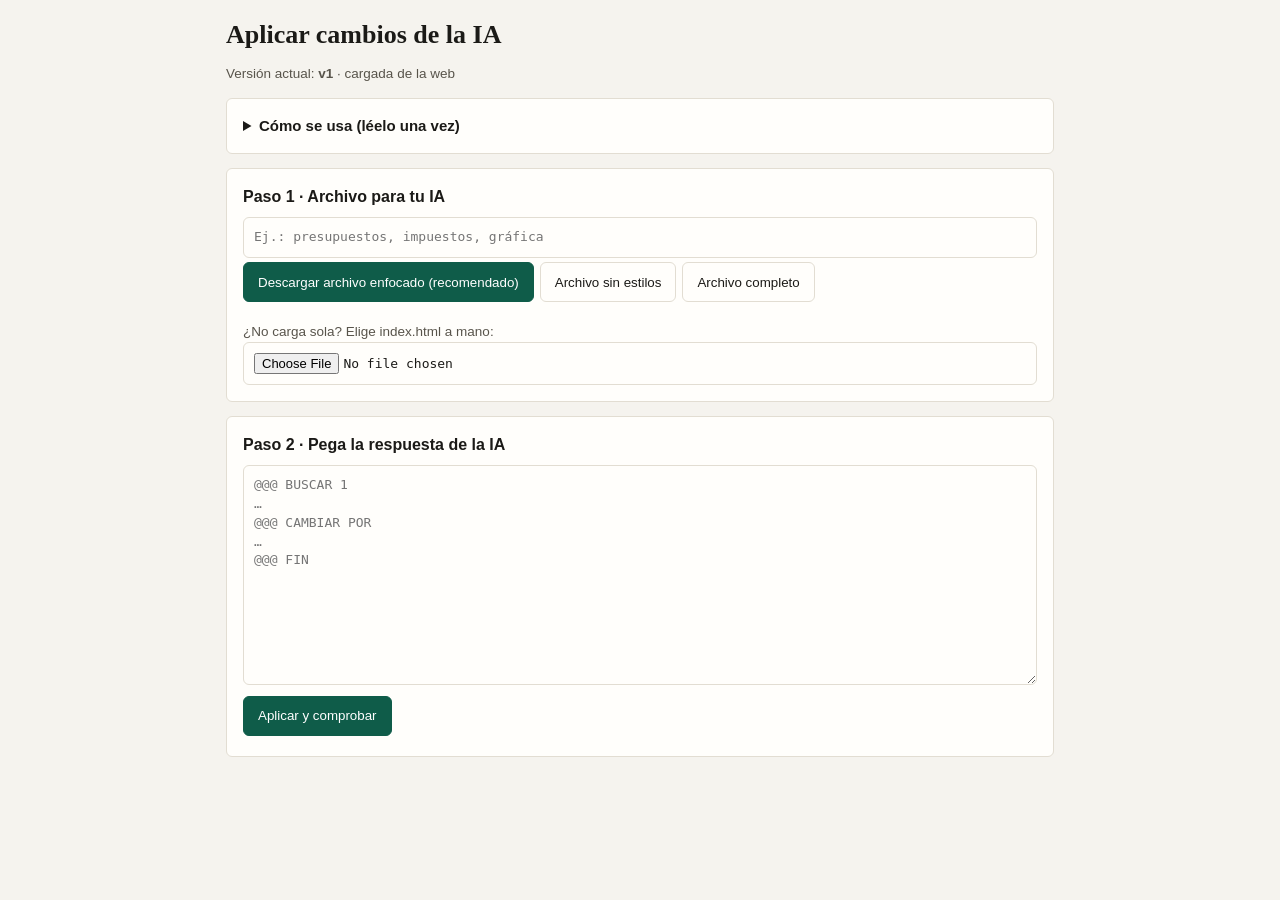
==== actualizar.html @ 590c91f5 "v1" ====
<!DOCTYPE html>
<html lang="es"><head><meta charset="utf-8"><meta name="viewport" content="width=device-width,initial-scale=1"><meta name="robots" content="noindex">
<title>Caudal · aplicar cambios de la IA</title>
<style>
:root{--bg:#f5f3ee;--panel:#fffefb;--line:#e2ddd2;--ink:#1b1a17;--ink2:#58544b;--up:#18794e;--down:#b4321f;--warn:#a8650b;--brand:#0f5c49}
@media (prefers-color-scheme:dark){:root{--bg:#121211;--panel:#1a1a18;--line:#2d2c28;--ink:#ecebe6;--ink2:#b3afa4;--up:#4cbf86;--down:#e2715f;--warn:#e0a548;--brand:#5fb39a}}
*{box-sizing:border-box}body{margin:0;background:var(--bg);color:var(--ink);font:15px/1.5 -apple-system,Segoe UI,Roboto,Arial,sans-serif}
main{max-width:860px;margin:0 auto;padding:20px 16px 60px}h1{font:600 26px Georgia,serif;margin:0 0 4px}h2{font-size:16px;margin:0 0 8px}
.card{background:var(--panel);border:1px solid var(--line);border-radius:6px;padding:16px;margin:14px 0}
.muted{color:var(--ink2);font-size:13.5px}button,.btn{display:inline-flex;align-items:center;min-height:40px;padding:8px 14px;border-radius:6px;border:1px solid var(--line);background:var(--panel);color:var(--ink);font:600 14px inherit;cursor:pointer;margin:4px 6px 4px 0}
button.primary{background:var(--brand);border-color:var(--brand);color:#fff}button:disabled{opacity:.5}
textarea,input{width:100%;border:1px solid var(--line);border-radius:6px;background:var(--panel);color:var(--ink);padding:10px;font:13px/1.45 ui-monospace,Menlo,Consolas,monospace}textarea{min-height:220px}
ul.checks{list-style:none;padding:0;margin:8px 0}ul.checks li{padding:4px 0;border-bottom:1px solid var(--line)}.ok{color:var(--up)}.bad{color:var(--down)}.warn{color:var(--warn)}
.big{font:600 20px Georgia,serif;margin:4px 0 10px}details summary{cursor:pointer;font-weight:600}pre{white-space:pre-wrap;font-size:12px;max-height:300px;overflow:auto}ol li{margin:4px 0}
</style></head><body><main>
<h1>Aplicar cambios de la IA</h1><p class="muted" id="cur">Cargando la versión actual…</p>
<details class="card"><summary>Cómo se usa (léelo una vez)</summary><ol>
<li><b>Paso 1:</b> escribe 1-3 palabras de lo que quieres cambiar y descarga el archivo enfocado. Adjúntalo en un chat nuevo de tu Gem «Caudal Dev» (o del proyecto de Claude) con tu petición.</li>
<li><b>Paso 2:</b> pega la respuesta de la IA y pulsa «Aplicar y comprobar». Se aplica sobre una copia y se prueba la app entera en una caja aislada: tus datos reales no se tocan.</li>
<li><b>Si sale rojo:</b> «Copiar mensaje para la IA» → pégalo en el mismo chat → pega aquí su respuesta nueva. Si la IA trae solo los bloques corregidos («@@@ SOLO CORREGIDOS»), se combinan con los anteriores.</li>
<li><b>Si la IA lo dividió en partes:</b> cuando la parte 1 salga verde, pulsa «Aplicar la siguiente parte encima» y pega la parte 2.</li>
<li><b>Si sale verde:</b> descarga el index.html nuevo, cópialo en tu carpeta del repositorio (Reemplazar) y en GitHub Desktop: Commit to main → Push origin. GitHub vuelve a probarlo todo y actualiza solo CONTEXTO y MAPA.</li></ol></details>
<div class="card"><h2>Paso 1 · Archivo para tu IA</h2>
<input type="text" id="kw" placeholder="Ej.: presupuestos, impuestos, gráfica">
<button class="primary" id="dl-focus">Descargar archivo enfocado (recomendado)</button><button id="dl-light">Archivo sin estilos</button><button id="dl-full">Archivo completo</button>
<p class="muted" id="focus-info"></p><label class="muted">¿No carga sola? Elige index.html a mano: <input type="file" id="pick" accept=".html,.txt"></label></div>
<div class="card"><h2>Paso 2 · Pega la respuesta de la IA</h2><textarea id="patch" placeholder="@@@ BUSCAR 1&#10;…&#10;@@@ CAMBIAR POR&#10;…&#10;@@@ FIN"></textarea>
<button class="primary" id="run">Aplicar y comprobar</button></div>
<div class="card" id="res" hidden><div class="big" id="verdict"></div><ul class="checks" id="checks"></ul>
<div id="okbox" hidden><button class="primary" id="dl-new">Descargar index.html nuevo</button><button id="copy-review">Copiar texto para revisar</button><button id="chain">Aplicar la siguiente parte encima</button><button id="dl-old">Guardar también la versión anterior</button></div>
<div id="badbox" hidden><button class="primary" id="copy-err">Copiar mensaje para la IA</button></div>
<details><summary class="muted">Detalle técnico</summary><pre id="log"></pre></details></div>
</main>
<script>
"use strict";
const $=id=>document.getElementById(id);
// Si alguno de estos textos desaparece, el cambio se rechaza (protegen tus datos guardados).
const PROTECTED=["STORE='caudal_v1'","function migrate(","function save(","function render(","function syncNow(","function mergeStates(","function taxCompute(","LOCAL_ONLY","'caudal:'"];
let pub='',current='',result='',errText='',reviewText='',prev=[],parts=1;
const ver=t=>+((t.match(/APP_VERSION='v(\d+)'/)||[])[1]||0),rev=t=>+((t.match(/APP_REVISION=(\d+)/)||[])[1]||0);
function setCurrent(t,src){pub=t;current=t;parts=1;$('cur').innerHTML='Versión actual: <b>v'+ver(t)+'</b> · '+src;}
fetch('index.html?'+Date.now(),{cache:'no-store'}).then(r=>r.ok?r.text():Promise.reject()).then(t=>setCurrent(t,'cargada de la web')).catch(()=>$('cur').textContent='No se pudo cargar sola: elige el index.html a mano.');
$('pick').onchange=async e=>{const f=e.target.files[0];if(f)setCurrent(await f.text(),f.name);};
function download(name,text,type='text/plain'){const a=document.createElement('a');a.href=URL.createObjectURL(new Blob([text],{type}));a.download=name;a.click();setTimeout(()=>URL.revokeObjectURL(a.href),800);}
const appScript=t=>{const a=t.indexOf('<script id="app">');if(a<0)return null;const s=a+17;return t.slice(s,t.indexOf('</'+'script>',s));};
function lightVersion(t){const a=t.indexOf('<style id="app-style">'),b=t.indexOf('</style><!--FIN-CSS-->');return a<0||b<0?t:t.slice(0,a)+'<style id="app-style">\n/* [CSS OMITIDO: para estilos nuevos usa BUSCAR «</style><!--FIN-CSS-->»] */\n'+t.slice(b);}
const nrm=s=>String(s).normalize('NFD').replace(/[\u0300-\u036f]/g,'').toLowerCase();
function chunks(js){const L=js.split('\n'),out=[];let cur=[];for(const l of L){if(/^(?:async\s+function|function|const|let|document\.|\$\(|\/\/ =====)/.test(l)&&cur.length){out.push(cur.join('\n'));cur=[];}cur.push(l);}if(cur.length)out.push(cur.join('\n'));return out;}
function focused(t,words){
  const a=t.indexOf('<script id="app">'),s=a+17,e=t.indexOf('</'+'script>',s),ch=chunks(t.slice(s,e)),kw=nrm(words).split(/[,;\s]+/).filter(w=>w.length>=3);
  let kept=0,skip=0;const out=[];
  ch.forEach((c,i)=>{const need=i===0||/APP_VERSION=|\/\/ ===== Arranque|^function render\(|^function migrate\(/m.test(c)||kw.some(k=>nrm(c).includes(k));if(need){if(skip)out.push('/* … '+skip+' trozos omitidos … */');skip=0;out.push(c);kept++;}else skip++;});
  if(skip)out.push('/* … '+skip+' trozos omitidos … */');
  return {text:lightVersion(t.slice(0,s))+'\n/* [ARCHIVO ENFOCADO para «'+words+'»: '+kept+' de '+ch.length+' trozos. Solo puedes BUSCAR texto que veas aquí. Si falta una función, dile a Diego su nombre.] */\n'+out.join('\n')+'\n'+t.slice(e),kept,total:ch.length};
}
$('dl-focus').onclick=()=>{if(!current)return alert('Primero carga index.html');const w=$('kw').value.trim();if(w.length<3)return alert('Escribe 1-3 palabras de lo que quieres cambiar.');const f=focused(current,w);$('focus-info').textContent='Archivo enfocado: '+Math.round(f.text.length/1024)+' KB ('+f.kept+' de '+f.total+' trozos).';download('Caudal_enfocado_v'+ver(current)+'.txt',f.text);};
$('dl-light').onclick=()=>current&&download('Caudal_sin_estilos_v'+ver(current)+'.txt',lightVersion(current));
$('dl-full').onclick=()=>current&&download('Caudal_completo_v'+ver(current)+'.txt',current);
function unfence(s){return s.replace(/^\s*```[a-zA-Z]*[ \t]*\n/,'').replace(/\n[ \t]*```\s*$/,'');}
function parse(txt){txt=txt.replace(/\r\n/g,'\n');const re=/@@@ BUSCAR[ \t]*(\d*)[^\n]*\n([\s\S]*?)\n@@@ CAMBIAR POR[^\n]*\n([\s\S]*?)\n?@@@ FIN/g,out=[];let m,i=0;while((m=re.exec(txt))){i++;out.push({n:m[1]?+m[1]:i,find:unfence(m[2]),repl:unfence(m[3])});}out.partial=/^[ \t]*@@@ SOLO CORREGIDOS/mi.test(txt);return out;}
function count(h,n){if(!n)return 0;let c=0,i=0;while((i=h.indexOf(n,i))>=0){c++;i+=n.length;}return c;}
function flex(h,needle){const n=needle.trim();if(n.length<6)return [];const e=c=>c.replace(/[.*+?^${}()|[\]\\]/g,'\\$&');let re;try{re=new RegExp(n.split(/\s+/).map(p=>[...p].map(c=>/['‘’]/.test(c)?"['‘’]":/["“”]/.test(c)?'["“”]':e(c)).join('')).join('\\s+'),'g');}catch(x){return [];}const out=[];let m;while((m=re.exec(h))&&out.length<3)out.push([m.index,m.index+m[0].length]);return out;}
// Ejecuta la app modificada en una caja aislada (sin acceso a tus datos) y la recorre entera.
function sandbox(html){return new Promise(res=>{
  const probe='<script>window.__e=[];addEventListener("error",e=>__e.push(String(e.message)));addEventListener("load",()=>setTimeout(()=>{try{state=migrate({accounts:[{id:"a",name:"Banco",kind:"bank"},{id:"b",name:"Exchange",kind:"exchange"}],tx:[{id:"t1",acc:"a",date:"2026-01-05",desc:"COMPRA MERCADONA, MADRID",amount:-20,bal:100,cat:"super"},{id:"t2",acc:"a",date:"2026-01-06",desc:"TRANSFERENCIA DE EMPRESA, CONCEPTO NOMINA",amount:1500,bal:1600,cat:"nomina"}],ledger:[{id:"l1",acc:"b",t:"2025-01-01 10:00:00",asset:"BTC",change:0.1,kind:"trade",ref:"r"},{id:"l2",acc:"b",t:"2025-01-01 10:00:00",asset:"EUR",change:-5000,kind:"trade",ref:"r"},{id:"l3",acc:"b",t:"2025-06-01 10:00:00",asset:"BTC",change:-0.05,kind:"trade",ref:"s"},{id:"l4",acc:"b",t:"2025-06-01 10:00:00",asset:"EUR",change:3000,kind:"trade",ref:"s"}],derivs:[{id:"d",instr:"BTC perp",type:"perpetuo",side:"long",size:0.01,entry:60000,mark:65000,quote:"USD"}],budgets:{super:100},prices:{BTC:{eur:60000,usd:65000,chg:1}}});for(const v of ["resumen","movimientos","inversiones","impuestos","cuentas","ajustes","mas"])go(v);}catch(x){__e.push("Al navegar: "+x.message)}parent.postMessage({caudalTest:1,ready:document.body.dataset.ready,errors:__e},"*")},900));<\/script>';
  const f=document.createElement('iframe');f.sandbox='allow-scripts';f.style.display='none';
  const done=d=>{removeEventListener('message',on);f.remove();res(d);};const on=e=>{if(e.data&&e.data.caudalTest)done(e.data);};
  addEventListener('message',on);setTimeout(()=>done({ready:'',errors:['La app no arrancó en 8 s']}),8000);
  f.srcdoc=html.replace('<head>','<head>'+probe);document.body.append(f);});}
$('run').onclick=async()=>{
  const checks=[],log=[];let fail=false;const add=(ok,t)=>{checks.push([ok,t]);if(ok===false)fail=true;};
  const btn=$('run');btn.disabled=true;btn.textContent='Comprobando…';let extra='';
  try{
    if(!current)throw Error('Primero carga index.html.');
    let blocks=parse($('patch').value);if(!blocks.length)throw Error('No encuentro bloques «@@@ BUSCAR … @@@ CAMBIAR POR … @@@ FIN». Pega la respuesta entera.');
    if(blocks.partial){if(!prev.length)throw Error('«@@@ SOLO CORREGIDOS» sin bloques anteriores: pide a la IA la respuesta completa.');const m=new Map(prev.map(b=>[b.n,b]));blocks.forEach(b=>m.set(b.n,b));blocks=[...m.values()].sort((a,b)=>a.n-b.n);add(null,'Corrección parcial combinada con los bloques anteriores');}
    prev=blocks;let t=current;
    for(const b of blocks){const c=count(t,b.find);
      if(c===1){t=t.replace(b.find,()=>b.repl);continue;}
      if(c===0){const fm=flex(t,b.find);if(fm.length===1){t=t.slice(0,fm[0][0])+b.repl.trim()+t.slice(fm[0][1]);add(null,'Bloque '+b.n+': localizado ajustando espacios o comillas');continue;}
        const miss=b.find.split('\n').map(x=>x.trim()).find(x=>x.length>10&&!t.includes(x));add(false,'Bloque '+b.n+': el texto a BUSCAR no existe en el archivo'+(miss?'. Primera línea que no encuentro: «'+miss.slice(0,150)+'»':'')+'. Cópialo literalmente.');}
      else add(false,'Bloque '+b.n+': el texto a BUSCAR aparece '+c+' veces. Debe ser único: añade más contexto.');}
    if(fail)throw Error('stop');
    add(true,blocks.length+' cambios aplicados donde tocaba');
    const v0=ver(pub),v1=ver(t);add(v1===v0+1,'Versión v'+v0+' → v'+v1+(v1===v0+1?'':' (debe subir exactamente 1)'));
    add(new RegExp('\\n\\s+v'+v1+' · ').test(t),'Línea v'+v1+' en el Registro de cambios');
    const miss=PROTECTED.filter(p=>!t.includes(p));add(!miss.length,miss.length?'Falta algo que protege tus datos: '+miss.join(', '):'Claves de tus datos intactas');
    const r0=rev(pub),r1=rev(t);if(r1<r0)add(false,'APP_REVISION ha bajado');
    const js=appScript(t),names=[...js.matchAll(/\bfunction\s+([A-Za-z_$][\w$]*)\s*\(/g)].map(m=>m[1]);
    const dup=[...new Set(names.filter((n,i)=>names.indexOf(n)!==i))];add(!dup.length,dup.length?'Funciones repetidas: '+dup.join(', '):'Ninguna función repetida');
    const reas=[...new Set(names)].filter(n=>new RegExp('(?<![\\w$.])(?:window\\.)?'+n.replace(/\$/g,'\\$')+'\\s*=\\s*(?:async\\s+)?(?:function\\b|\\([^)]*\\)\\s*=>)').test(js));add(!reas.length,reas.length?'Funciones reasignadas (parches): '+reas.join(', ')+'. Cámbialas en su sitio.':'Ninguna función reasignada');
    const scripts=(t.match(/<script(?![^>]*id="app")[^>]*>[\s\S]*?<\/script>/g)||[]).filter(x=>x.length>400).length;add(!scripts,scripts?'Hay un <script> nuevo fuera del principal':'Un solo script de la app');
    try{new Function(js);add(true,'Código sin errores de escritura');}catch(e){add(false,'Error de escritura: '+e.message);extra='Revisa paréntesis, llaves, comillas y backticks del bloque que añadiste.';}
    if(fail)throw Error('stop');
    const r=await sandbox(t);log.push(JSON.stringify(r,null,1));
    add(r.ready==='true','La app arranca');add(!r.errors.length,r.errors.length?'Errores al usarla: '+r.errors.slice(0,3).join(' | '):'Todas las pantallas se pintan sin errores');
    result=t;reviewText='REVISAR v'+v1+'\nCambios aplicados:\n'+blocks.map(b=>'--- bloque '+b.n+' ---\nANTES:\n'+b.find+'\nDESPUÉS:\n'+b.repl).join('\n').slice(0,90000);
  }catch(e){if(e.message!=='stop')add(false,e.message);}
  $('res').hidden=false;$('checks').innerHTML=checks.map(([ok,t])=>'<li class="'+(ok===true?'ok':ok===false?'bad':'warn')+'">'+(ok===true?'✓':ok===false?'✗':'•')+' '+t.replace(/</g,'&lt;')+'</li>').join('');
  $('verdict').innerHTML=fail?'<span class="bad">✗ No subir: hay que corregir</span>':'<span class="ok">✓ Todo correcto</span>';
  $('okbox').hidden=fail;$('badbox').hidden=!fail;$('log').textContent=log.join('\n');
  errText='CORREGIR. La herramienta ha rechazado tus cambios:\n'+checks.filter(c=>c[0]===false).map(c=>'- '+c[1]).join('\n')+(extra?'\n'+extra:'')+'\n\nEntrega SOLO los bloques que cambian, con su MISMO número, en un único bloque de código que empiece por «@@@ SOLO CORREGIDOS». Copia el texto de BUSCAR literalmente del archivo.';
  btn.disabled=false;btn.textContent='Aplicar y comprobar';$('res').scrollIntoView({behavior:'smooth'});
};
const copy=t=>navigator.clipboard.writeText(t).then(()=>alert('Copiado. Pégalo en el mismo chat de la IA.')).catch(()=>{$('log').textContent=t;$('log').parentElement.open=true;});
$('copy-err').onclick=()=>copy(errText);$('copy-review').onclick=()=>copy(reviewText);
$('dl-new').onclick=()=>download('index.html',result,'text/html');$('dl-old').onclick=()=>download('index_anterior_v'+ver(pub)+'.html',pub,'text/html');
$('chain').onclick=()=>{current=result;parts++;prev=[];$('patch').value='';$('res').hidden=true;$('cur').innerHTML='Versión publicada: <b>v'+ver(pub)+'</b> · vas por la <b>parte '+parts+'</b>. Pega la siguiente parte.';};
</script></body></html>
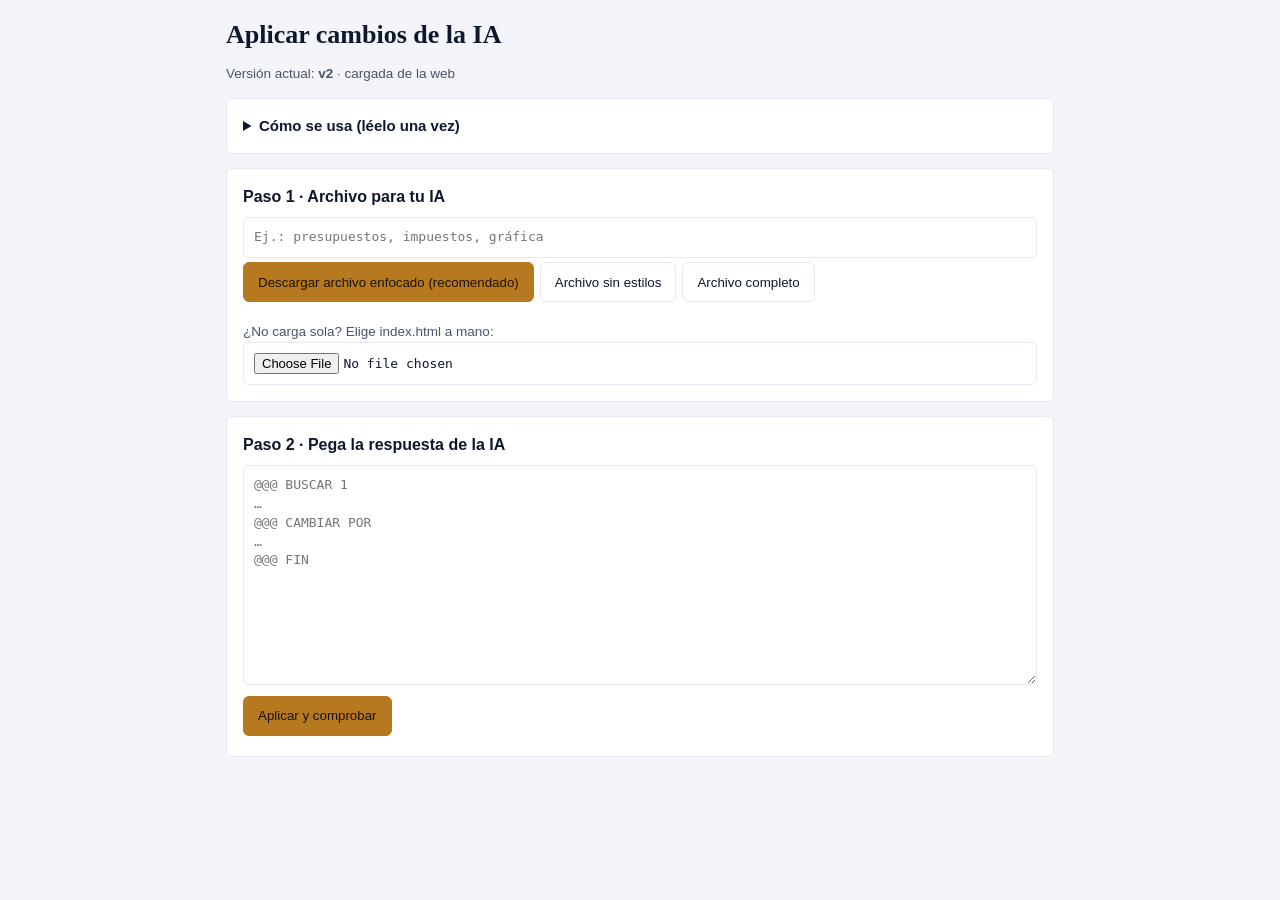
==== commit 5a497f0b: "v2" ====
--- a/actualizar.html
+++ b/actualizar.html
@@ -1,25 +1,25 @@
 <!DOCTYPE html>
 <html lang="es"><head><meta charset="utf-8"><meta name="viewport" content="width=device-width,initial-scale=1"><meta name="robots" content="noindex">
-<title>Caudal · aplicar cambios de la IA</title>
+<title>Finanzas · aplicar cambios de la IA</title>
 <style>
-:root{--bg:#f5f3ee;--panel:#fffefb;--line:#e2ddd2;--ink:#1b1a17;--ink2:#58544b;--up:#18794e;--down:#b4321f;--warn:#a8650b;--brand:#0f5c49}
-@media (prefers-color-scheme:dark){:root{--bg:#121211;--panel:#1a1a18;--line:#2d2c28;--ink:#ecebe6;--ink2:#b3afa4;--up:#4cbf86;--down:#e2715f;--warn:#e0a548;--brand:#5fb39a}}
+:root{--bg:#f3f5fa;--panel:#fff;--line:#e4e9f2;--ink:#0f172a;--ink2:#475569;--up:#059669;--down:#dc2626;--warn:#d97706;--brand:#b7791f}
+@media (prefers-color-scheme:dark){:root{--bg:#0c1424;--panel:#141f36;--line:#22314f;--ink:#eef2f9;--ink2:#a9b6cc;--up:#34d399;--down:#f87171;--warn:#fbbf24;--brand:#e8b75a}}
 *{box-sizing:border-box}body{margin:0;background:var(--bg);color:var(--ink);font:15px/1.5 -apple-system,Segoe UI,Roboto,Arial,sans-serif}
 main{max-width:860px;margin:0 auto;padding:20px 16px 60px}h1{font:600 26px Georgia,serif;margin:0 0 4px}h2{font-size:16px;margin:0 0 8px}
 .card{background:var(--panel);border:1px solid var(--line);border-radius:6px;padding:16px;margin:14px 0}
 .muted{color:var(--ink2);font-size:13.5px}button,.btn{display:inline-flex;align-items:center;min-height:40px;padding:8px 14px;border-radius:6px;border:1px solid var(--line);background:var(--panel);color:var(--ink);font:600 14px inherit;cursor:pointer;margin:4px 6px 4px 0}
-button.primary{background:var(--brand);border-color:var(--brand);color:#fff}button:disabled{opacity:.5}
+button.primary{background:var(--brand);border-color:var(--brand);color:#1a1305}button:disabled{opacity:.5}
 textarea,input{width:100%;border:1px solid var(--line);border-radius:6px;background:var(--panel);color:var(--ink);padding:10px;font:13px/1.45 ui-monospace,Menlo,Consolas,monospace}textarea{min-height:220px}
 ul.checks{list-style:none;padding:0;margin:8px 0}ul.checks li{padding:4px 0;border-bottom:1px solid var(--line)}.ok{color:var(--up)}.bad{color:var(--down)}.warn{color:var(--warn)}
 .big{font:600 20px Georgia,serif;margin:4px 0 10px}details summary{cursor:pointer;font-weight:600}pre{white-space:pre-wrap;font-size:12px;max-height:300px;overflow:auto}ol li{margin:4px 0}
 </style></head><body><main>
 <h1>Aplicar cambios de la IA</h1><p class="muted" id="cur">Cargando la versión actual…</p>
 <details class="card"><summary>Cómo se usa (léelo una vez)</summary><ol>
-<li><b>Paso 1:</b> escribe 1-3 palabras de lo que quieres cambiar y descarga el archivo enfocado. Adjúntalo en un chat nuevo de tu Gem «Caudal Dev» (o del proyecto de Claude) con tu petición.</li>
+<li><b>Paso 1:</b> escribe 1-3 palabras de lo que quieres cambiar y descarga el archivo enfocado. Adjúntalo en un chat nuevo de tu Gem «Finanzas Dev» (o del proyecto de Claude) con tu petición.</li>
 <li><b>Paso 2:</b> pega la respuesta de la IA y pulsa «Aplicar y comprobar». Se aplica sobre una copia y se prueba la app entera en una caja aislada: tus datos reales no se tocan.</li>
 <li><b>Si sale rojo:</b> «Copiar mensaje para la IA» → pégalo en el mismo chat → pega aquí su respuesta nueva. Si la IA trae solo los bloques corregidos («@@@ SOLO CORREGIDOS»), se combinan con los anteriores.</li>
 <li><b>Si la IA lo dividió en partes:</b> cuando la parte 1 salga verde, pulsa «Aplicar la siguiente parte encima» y pega la parte 2.</li>
-<li><b>Si sale verde:</b> descarga el index.html nuevo, cópialo en tu carpeta del repositorio (Reemplazar) y en GitHub Desktop: Commit to main → Push origin. GitHub vuelve a probarlo todo y actualiza solo CONTEXTO y MAPA.</li></ol></details>
+<li><b>Si sale verde:</b> descarga el index.html nuevo, cópialo en tu carpeta del repositorio (Reemplazar) y en GitHub Desktop: Commit to main → Push origin. GitHub vuelve a probarlo todo y actualiza solo CONTEXTO_FINANZAS y MAPA.</li></ol></details>
 <div class="card"><h2>Paso 1 · Archivo para tu IA</h2>
 <input type="text" id="kw" placeholder="Ej.: presupuestos, impuestos, gráfica">
 <button class="primary" id="dl-focus">Descargar archivo enfocado (recomendado)</button><button id="dl-light">Archivo sin estilos</button><button id="dl-full">Archivo completo</button>
@@ -35,7 +35,7 @@
 "use strict";
 const $=id=>document.getElementById(id);
 // Si alguno de estos textos desaparece, el cambio se rechaza (protegen tus datos guardados).
-const PROTECTED=["STORE='caudal_v1'","function migrate(","function save(","function render(","function syncNow(","function mergeStates(","function taxCompute(","LOCAL_ONLY","'caudal:'"];
+const PROTECTED=["STORE='caudal_v1'","function migrate(","function save(","function render(","function syncNow(","function mergeStates(","function stampChanges(","function taxCompute(","LOCAL_ONLY","'caudal:'"];
 let pub='',current='',result='',errText='',reviewText='',prev=[],parts=1;
 const ver=t=>+((t.match(/APP_VERSION='v(\d+)'/)||[])[1]||0),rev=t=>+((t.match(/APP_REVISION=(\d+)/)||[])[1]||0);
 function setCurrent(t,src){pub=t;current=t;parts=1;$('cur').innerHTML='Versión actual: <b>v'+ver(t)+'</b> · '+src;}
@@ -53,16 +53,16 @@
   if(skip)out.push('/* … '+skip+' trozos omitidos … */');
   return {text:lightVersion(t.slice(0,s))+'\n/* [ARCHIVO ENFOCADO para «'+words+'»: '+kept+' de '+ch.length+' trozos. Solo puedes BUSCAR texto que veas aquí. Si falta una función, dile a Diego su nombre.] */\n'+out.join('\n')+'\n'+t.slice(e),kept,total:ch.length};
 }
-$('dl-focus').onclick=()=>{if(!current)return alert('Primero carga index.html');const w=$('kw').value.trim();if(w.length<3)return alert('Escribe 1-3 palabras de lo que quieres cambiar.');const f=focused(current,w);$('focus-info').textContent='Archivo enfocado: '+Math.round(f.text.length/1024)+' KB ('+f.kept+' de '+f.total+' trozos).';download('Caudal_enfocado_v'+ver(current)+'.txt',f.text);};
-$('dl-light').onclick=()=>current&&download('Caudal_sin_estilos_v'+ver(current)+'.txt',lightVersion(current));
-$('dl-full').onclick=()=>current&&download('Caudal_completo_v'+ver(current)+'.txt',current);
+$('dl-focus').onclick=()=>{if(!current)return alert('Primero carga index.html');const w=$('kw').value.trim();if(w.length<3)return alert('Escribe 1-3 palabras de lo que quieres cambiar.');const f=focused(current,w);$('focus-info').textContent='Archivo enfocado: '+Math.round(f.text.length/1024)+' KB ('+f.kept+' de '+f.total+' trozos).';download('Finanzas_enfocado_v'+ver(current)+'.txt',f.text);};
+$('dl-light').onclick=()=>current&&download('Finanzas_sin_estilos_v'+ver(current)+'.txt',lightVersion(current));
+$('dl-full').onclick=()=>current&&download('Finanzas_completo_v'+ver(current)+'.txt',current);
 function unfence(s){return s.replace(/^\s*```[a-zA-Z]*[ \t]*\n/,'').replace(/\n[ \t]*```\s*$/,'');}
 function parse(txt){txt=txt.replace(/\r\n/g,'\n');const re=/@@@ BUSCAR[ \t]*(\d*)[^\n]*\n([\s\S]*?)\n@@@ CAMBIAR POR[^\n]*\n([\s\S]*?)\n?@@@ FIN/g,out=[];let m,i=0;while((m=re.exec(txt))){i++;out.push({n:m[1]?+m[1]:i,find:unfence(m[2]),repl:unfence(m[3])});}out.partial=/^[ \t]*@@@ SOLO CORREGIDOS/mi.test(txt);return out;}
 function count(h,n){if(!n)return 0;let c=0,i=0;while((i=h.indexOf(n,i))>=0){c++;i+=n.length;}return c;}
 function flex(h,needle){const n=needle.trim();if(n.length<6)return [];const e=c=>c.replace(/[.*+?^${}()|[\]\\]/g,'\\$&');let re;try{re=new RegExp(n.split(/\s+/).map(p=>[...p].map(c=>/['‘’]/.test(c)?"['‘’]":/["“”]/.test(c)?'["“”]':e(c)).join('')).join('\\s+'),'g');}catch(x){return [];}const out=[];let m;while((m=re.exec(h))&&out.length<3)out.push([m.index,m.index+m[0].length]);return out;}
 // Ejecuta la app modificada en una caja aislada (sin acceso a tus datos) y la recorre entera.
 function sandbox(html){return new Promise(res=>{
-  const probe='<script>window.__e=[];addEventListener("error",e=>__e.push(String(e.message)));addEventListener("load",()=>setTimeout(()=>{try{state=migrate({accounts:[{id:"a",name:"Banco",kind:"bank"},{id:"b",name:"Exchange",kind:"exchange"}],tx:[{id:"t1",acc:"a",date:"2026-01-05",desc:"COMPRA MERCADONA, MADRID",amount:-20,bal:100,cat:"super"},{id:"t2",acc:"a",date:"2026-01-06",desc:"TRANSFERENCIA DE EMPRESA, CONCEPTO NOMINA",amount:1500,bal:1600,cat:"nomina"}],ledger:[{id:"l1",acc:"b",t:"2025-01-01 10:00:00",asset:"BTC",change:0.1,kind:"trade",ref:"r"},{id:"l2",acc:"b",t:"2025-01-01 10:00:00",asset:"EUR",change:-5000,kind:"trade",ref:"r"},{id:"l3",acc:"b",t:"2025-06-01 10:00:00",asset:"BTC",change:-0.05,kind:"trade",ref:"s"},{id:"l4",acc:"b",t:"2025-06-01 10:00:00",asset:"EUR",change:3000,kind:"trade",ref:"s"}],derivs:[{id:"d",instr:"BTC perp",type:"perpetuo",side:"long",size:0.01,entry:60000,mark:65000,quote:"USD"}],budgets:{super:100},prices:{BTC:{eur:60000,usd:65000,chg:1}}});for(const v of ["resumen","movimientos","inversiones","impuestos","cuentas","ajustes","mas"])go(v);}catch(x){__e.push("Al navegar: "+x.message)}parent.postMessage({caudalTest:1,ready:document.body.dataset.ready,errors:__e},"*")},900));<\/script>';
+  const probe='<script>window.__e=[];addEventListener("error",e=>__e.push(String(e.message)));addEventListener("load",()=>setTimeout(()=>{try{state=migrate({accounts:[{id:"a",name:"Banco",kind:"bank"},{id:"b",name:"Exchange",kind:"exchange"}],tx:[{id:"t1",acc:"a",date:"2026-01-05",desc:"COMPRA MERCADONA, MADRID",amount:-20,bal:100,cat:"super"},{id:"t2",acc:"a",date:"2026-01-06",desc:"TRANSFERENCIA DE EMPRESA, CONCEPTO NOMINA",amount:1500,bal:1600,cat:"nomina"}],ledger:[{id:"l1",acc:"b",t:"2025-01-01 10:00:00",asset:"BTC",change:0.1,kind:"trade",ref:"r"},{id:"l2",acc:"b",t:"2025-01-01 10:00:00",asset:"EUR",change:-5000,kind:"trade",ref:"r"},{id:"l3",acc:"b",t:"2025-06-01 10:00:00",asset:"BTC",change:-0.05,kind:"trade",ref:"s"},{id:"l4",acc:"b",t:"2025-06-01 10:00:00",asset:"EUR",change:3000,kind:"trade",ref:"s"}],derivs:[{id:"d",instr:"BTC perp",type:"perpetuo",side:"long",size:0.01,entry:60000,mark:65000,quote:"USD"}],budgets:{super:100},goals:[{id:"g",name:"Viaje",target:1000,saved:200}],prices:{BTC:{eur:60000,usd:65000,chg:1}}});for(const v of ["resumen","movimientos","inversiones","objetivos","impuestos","cuentas","ajustes","mas"])go(v);quickAdd();$("modal").close();}catch(x){__e.push("Al navegar: "+x.message)}parent.postMessage({caudalTest:1,ready:document.body.dataset.ready,errors:__e},"*")},900));<\/script>';
   const f=document.createElement('iframe');f.sandbox='allow-scripts';f.style.display='none';
   const done=d=>{removeEventListener('message',on);f.remove();res(d);};const on=e=>{if(e.data&&e.data.caudalTest)done(e.data);};
   addEventListener('message',on);setTimeout(()=>done({ready:'',errors:['La app no arrancó en 8 s']}),8000);
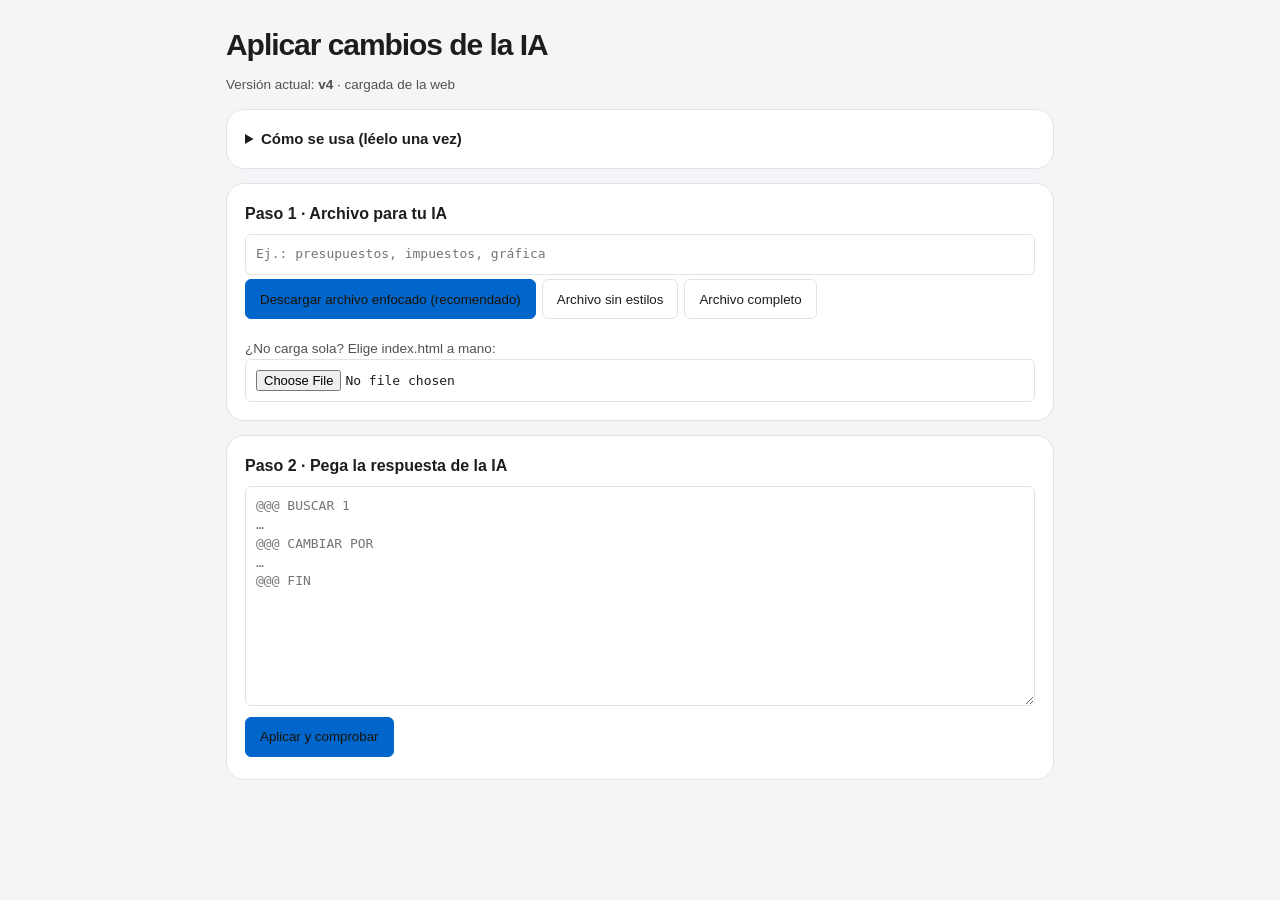
==== commit dcc5e614: "v4" ====
--- a/actualizar.html
+++ b/actualizar.html
@@ -2,11 +2,11 @@
 <html lang="es"><head><meta charset="utf-8"><meta name="viewport" content="width=device-width,initial-scale=1"><meta name="robots" content="noindex">
 <title>Finanzas · aplicar cambios de la IA</title>
 <style>
-:root{--bg:#f3f5fa;--panel:#fff;--line:#e4e9f2;--ink:#0f172a;--ink2:#475569;--up:#059669;--down:#dc2626;--warn:#d97706;--brand:#b7791f}
-@media (prefers-color-scheme:dark){:root{--bg:#0c1424;--panel:#141f36;--line:#22314f;--ink:#eef2f9;--ink2:#a9b6cc;--up:#34d399;--down:#f87171;--warn:#fbbf24;--brand:#e8b75a}}
+:root{--bg:#f5f5f7;--panel:#fff;--line:#e2e3e7;--ink:#1d1d1f;--ink2:#515154;--up:#16863d;--down:#d70015;--warn:#b65d00;--brand:#0066cc}
+@media (prefers-color-scheme:dark){:root{--bg:#0b0d10;--panel:#171a20;--line:#2b3039;--ink:#f5f5f7;--ink2:#b3b7c0;--up:#30d158;--down:#ff453a;--warn:#ff9f0a;--brand:#0a84ff}}
 *{box-sizing:border-box}body{margin:0;background:var(--bg);color:var(--ink);font:15px/1.5 -apple-system,Segoe UI,Roboto,Arial,sans-serif}
-main{max-width:860px;margin:0 auto;padding:20px 16px 60px}h1{font:600 26px Georgia,serif;margin:0 0 4px}h2{font-size:16px;margin:0 0 8px}
-.card{background:var(--panel);border:1px solid var(--line);border-radius:6px;padding:16px;margin:14px 0}
+main{max-width:860px;margin:0 auto;padding:28px 16px 70px}h1{font:730 30px/1.1 -apple-system,Segoe UI,Roboto,Arial,sans-serif;letter-spacing:-.035em;margin:0 0 5px}h2{font-size:16px;margin:0 0 8px}
+.card{background:var(--panel);border:1px solid var(--line);border-radius:18px;padding:18px;margin:14px 0}
 .muted{color:var(--ink2);font-size:13.5px}button,.btn{display:inline-flex;align-items:center;min-height:40px;padding:8px 14px;border-radius:6px;border:1px solid var(--line);background:var(--panel);color:var(--ink);font:600 14px inherit;cursor:pointer;margin:4px 6px 4px 0}
 button.primary{background:var(--brand);border-color:var(--brand);color:#1a1305}button:disabled{opacity:.5}
 textarea,input{width:100%;border:1px solid var(--line);border-radius:6px;background:var(--panel);color:var(--ink);padding:10px;font:13px/1.45 ui-monospace,Menlo,Consolas,monospace}textarea{min-height:220px}
@@ -19,7 +19,7 @@
 <li><b>Paso 2:</b> pega la respuesta de la IA y pulsa «Aplicar y comprobar». Se aplica sobre una copia y se prueba la app entera en una caja aislada: tus datos reales no se tocan.</li>
 <li><b>Si sale rojo:</b> «Copiar mensaje para la IA» → pégalo en el mismo chat → pega aquí su respuesta nueva. Si la IA trae solo los bloques corregidos («@@@ SOLO CORREGIDOS»), se combinan con los anteriores.</li>
 <li><b>Si la IA lo dividió en partes:</b> cuando la parte 1 salga verde, pulsa «Aplicar la siguiente parte encima» y pega la parte 2.</li>
-<li><b>Si sale verde:</b> descarga el index.html nuevo, cópialo en tu carpeta del repositorio (Reemplazar) y en GitHub Desktop: Commit to main → Push origin. GitHub vuelve a probarlo todo y actualiza solo CONTEXTO_FINANZAS y MAPA.</li></ol></details>
+<li><b>Si sale verde:</b> descarga el index.html nuevo, cópialo en tu carpeta del repositorio (Reemplazar) y en GitHub Desktop: Commit to main → Push origin. GitHub vuelve a probarlo todo y actualiza solo CONTEXTO_FINANZAS y MAPA.</li></ol><p class="muted"><b>Regla de conexiones:</b> la IA no puede añadir servicios de pago. Primero debe usar importación o APIs oficiales y gratuitas; si no existe una opción gratuita, se queda en importación.</p></details>
 <div class="card"><h2>Paso 1 · Archivo para tu IA</h2>
 <input type="text" id="kw" placeholder="Ej.: presupuestos, impuestos, gráfica">
 <button class="primary" id="dl-focus">Descargar archivo enfocado (recomendado)</button><button id="dl-light">Archivo sin estilos</button><button id="dl-full">Archivo completo</button>
@@ -35,7 +35,7 @@
 "use strict";
 const $=id=>document.getElementById(id);
 // Si alguno de estos textos desaparece, el cambio se rechaza (protegen tus datos guardados).
-const PROTECTED=["STORE='caudal_v1'","function migrate(","function save(","function render(","function syncNow(","function mergeStates(","function stampChanges(","function taxCompute(","LOCAL_ONLY","'caudal:'"];
+const PROTECTED=["STORE='caudal_v1'","function migrate(","function save(","function render(","function syncNow(","function mergeStates(","function stampChanges(","function taxCompute(","function openDrawer(","function parseOFX(","function tvSymbol(","LOCAL_ONLY","'caudal:'","Solo se usan APIs oficiales y gratuitas"];
 let pub='',current='',result='',errText='',reviewText='',prev=[],parts=1;
 const ver=t=>+((t.match(/APP_VERSION='v(\d+)'/)||[])[1]||0),rev=t=>+((t.match(/APP_REVISION=(\d+)/)||[])[1]||0);
 function setCurrent(t,src){pub=t;current=t;parts=1;$('cur').innerHTML='Versión actual: <b>v'+ver(t)+'</b> · '+src;}
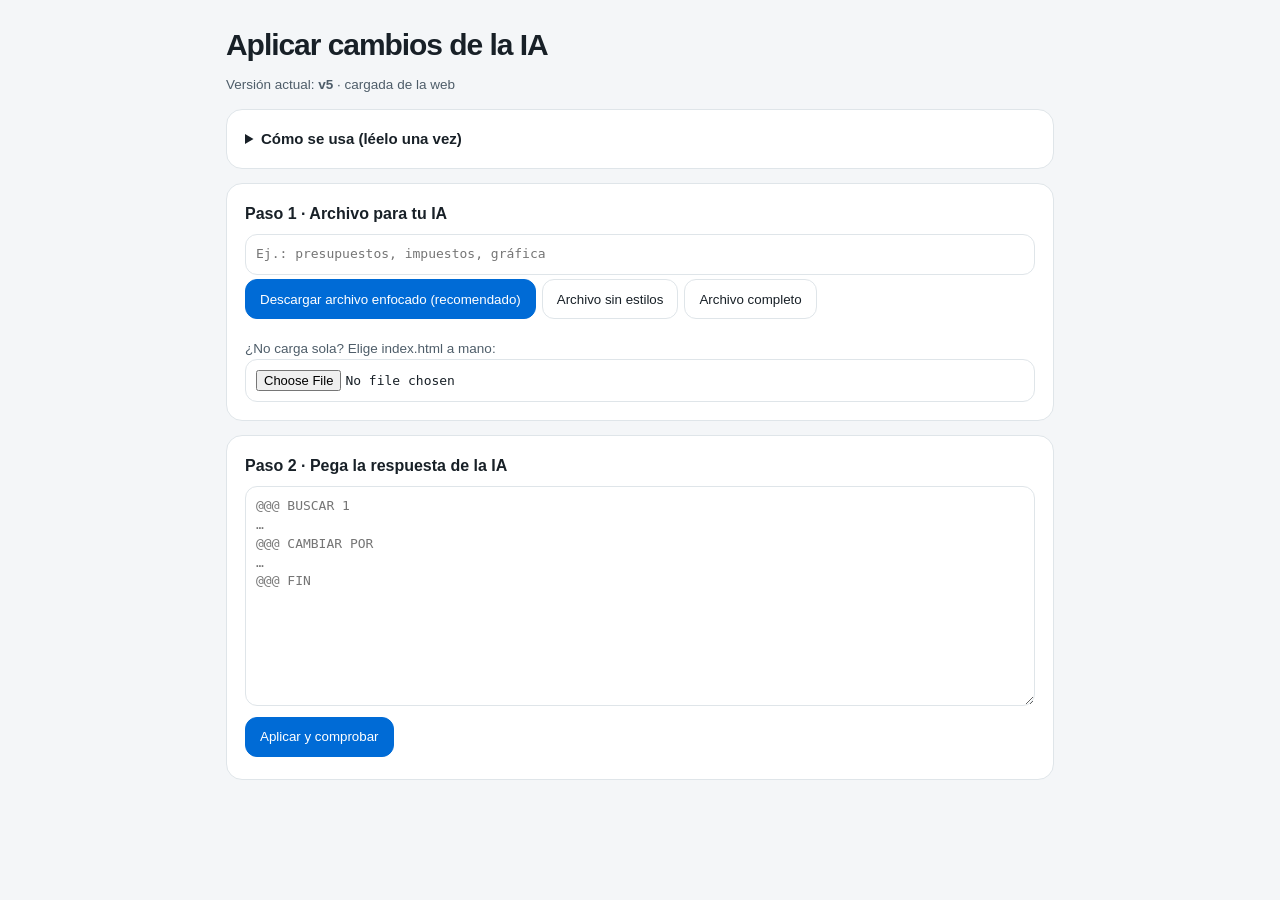
==== commit c20c4a99: "v5" ====
--- a/actualizar.html
+++ b/actualizar.html
@@ -1,15 +1,15 @@
 <!DOCTYPE html>
 <html lang="es"><head><meta charset="utf-8"><meta name="viewport" content="width=device-width,initial-scale=1"><meta name="robots" content="noindex">
-<title>Finanzas · aplicar cambios de la IA</title>
+<title>Finanzas v5 · aplicar cambios de la IA</title>
 <style>
-:root{--bg:#f5f5f7;--panel:#fff;--line:#e2e3e7;--ink:#1d1d1f;--ink2:#515154;--up:#16863d;--down:#d70015;--warn:#b65d00;--brand:#0066cc}
-@media (prefers-color-scheme:dark){:root{--bg:#0b0d10;--panel:#171a20;--line:#2b3039;--ink:#f5f5f7;--ink2:#b3b7c0;--up:#30d158;--down:#ff453a;--warn:#ff9f0a;--brand:#0a84ff}}
+:root{--bg:#f4f6f8;--panel:#fff;--line:#dfe5e9;--ink:#182027;--ink2:#4e5d69;--up:#16863d;--down:#d70015;--warn:#b65d00;--brand:#006bd6}
+@media (prefers-color-scheme:dark){:root{--bg:#0a0d10;--panel:#141a20;--line:#222c35;--ink:#f4f7f9;--ink2:#acb7c1;--up:#30d158;--down:#ff453a;--warn:#ff9f0a;--brand:#52a8ff}}
 *{box-sizing:border-box}body{margin:0;background:var(--bg);color:var(--ink);font:15px/1.5 -apple-system,Segoe UI,Roboto,Arial,sans-serif}
 main{max-width:860px;margin:0 auto;padding:28px 16px 70px}h1{font:730 30px/1.1 -apple-system,Segoe UI,Roboto,Arial,sans-serif;letter-spacing:-.035em;margin:0 0 5px}h2{font-size:16px;margin:0 0 8px}
-.card{background:var(--panel);border:1px solid var(--line);border-radius:18px;padding:18px;margin:14px 0}
-.muted{color:var(--ink2);font-size:13.5px}button,.btn{display:inline-flex;align-items:center;min-height:40px;padding:8px 14px;border-radius:6px;border:1px solid var(--line);background:var(--panel);color:var(--ink);font:600 14px inherit;cursor:pointer;margin:4px 6px 4px 0}
-button.primary{background:var(--brand);border-color:var(--brand);color:#1a1305}button:disabled{opacity:.5}
-textarea,input{width:100%;border:1px solid var(--line);border-radius:6px;background:var(--panel);color:var(--ink);padding:10px;font:13px/1.45 ui-monospace,Menlo,Consolas,monospace}textarea{min-height:220px}
+.card{background:var(--panel);border:1px solid var(--line);border-radius:16px;padding:18px;margin:14px 0}
+.muted{color:var(--ink2);font-size:13.5px}button,.btn{display:inline-flex;align-items:center;min-height:40px;padding:8px 14px;border-radius:12px;border:1px solid var(--line);background:var(--panel);color:var(--ink);font:600 14px inherit;cursor:pointer;margin:4px 6px 4px 0}
+button.primary{background:var(--brand);border-color:var(--brand);color:#fff}button:disabled{opacity:.5}
+textarea,input{width:100%;border:1px solid var(--line);border-radius:12px;background:var(--panel);color:var(--ink);padding:10px;font:13px/1.45 ui-monospace,Menlo,Consolas,monospace}textarea{min-height:220px}
 ul.checks{list-style:none;padding:0;margin:8px 0}ul.checks li{padding:4px 0;border-bottom:1px solid var(--line)}.ok{color:var(--up)}.bad{color:var(--down)}.warn{color:var(--warn)}
 .big{font:600 20px Georgia,serif;margin:4px 0 10px}details summary{cursor:pointer;font-weight:600}pre{white-space:pre-wrap;font-size:12px;max-height:300px;overflow:auto}ol li{margin:4px 0}
 </style></head><body><main>
@@ -35,7 +35,7 @@
 "use strict";
 const $=id=>document.getElementById(id);
 // Si alguno de estos textos desaparece, el cambio se rechaza (protegen tus datos guardados).
-const PROTECTED=["STORE='caudal_v1'","function migrate(","function save(","function render(","function syncNow(","function mergeStates(","function stampChanges(","function taxCompute(","function openDrawer(","function parseOFX(","function tvSymbol(","LOCAL_ONLY","'caudal:'","Solo se usan APIs oficiales y gratuitas"];
+const PROTECTED=["STORE='caudal_v1'","function migrate(","function save(","function render(","function syncNow(","function mergeStates(","function stampChanges(","function taxCompute(","function openDrawer(","function gestureStart(","function investmentSummary(","function parseOFX(","function tvSymbol(","LOCAL_ONLY","'caudal:'","Solo se usan APIs oficiales y gratuitas","type=\"password\" id=\"set-token\" value=\"\""];
 let pub='',current='',result='',errText='',reviewText='',prev=[],parts=1;
 const ver=t=>+((t.match(/APP_VERSION='v(\d+)'/)||[])[1]||0),rev=t=>+((t.match(/APP_REVISION=(\d+)/)||[])[1]||0);
 function setCurrent(t,src){pub=t;current=t;parts=1;$('cur').innerHTML='Versión actual: <b>v'+ver(t)+'</b> · '+src;}
@@ -85,6 +85,7 @@
     const v0=ver(pub),v1=ver(t);add(v1===v0+1,'Versión v'+v0+' → v'+v1+(v1===v0+1?'':' (debe subir exactamente 1)'));
     add(new RegExp('\\n\\s+v'+v1+' · ').test(t),'Línea v'+v1+' en el Registro de cambios');
     const miss=PROTECTED.filter(p=>!t.includes(p));add(!miss.length,miss.length?'Falta algo que protege tus datos: '+miss.join(', '):'Claves de tus datos intactas');
+    add(!/id=\"set-token\"[^>]*value=\"\'+esc\(s\.token\)/.test(t),'El TOKEN no se vuelca en Ajustes');
     const r0=rev(pub),r1=rev(t);if(r1<r0)add(false,'APP_REVISION ha bajado');
     const js=appScript(t),names=[...js.matchAll(/\bfunction\s+([A-Za-z_$][\w$]*)\s*\(/g)].map(m=>m[1]);
     const dup=[...new Set(names.filter((n,i)=>names.indexOf(n)!==i))];add(!dup.length,dup.length?'Funciones repetidas: '+dup.join(', '):'Ninguna función repetida');
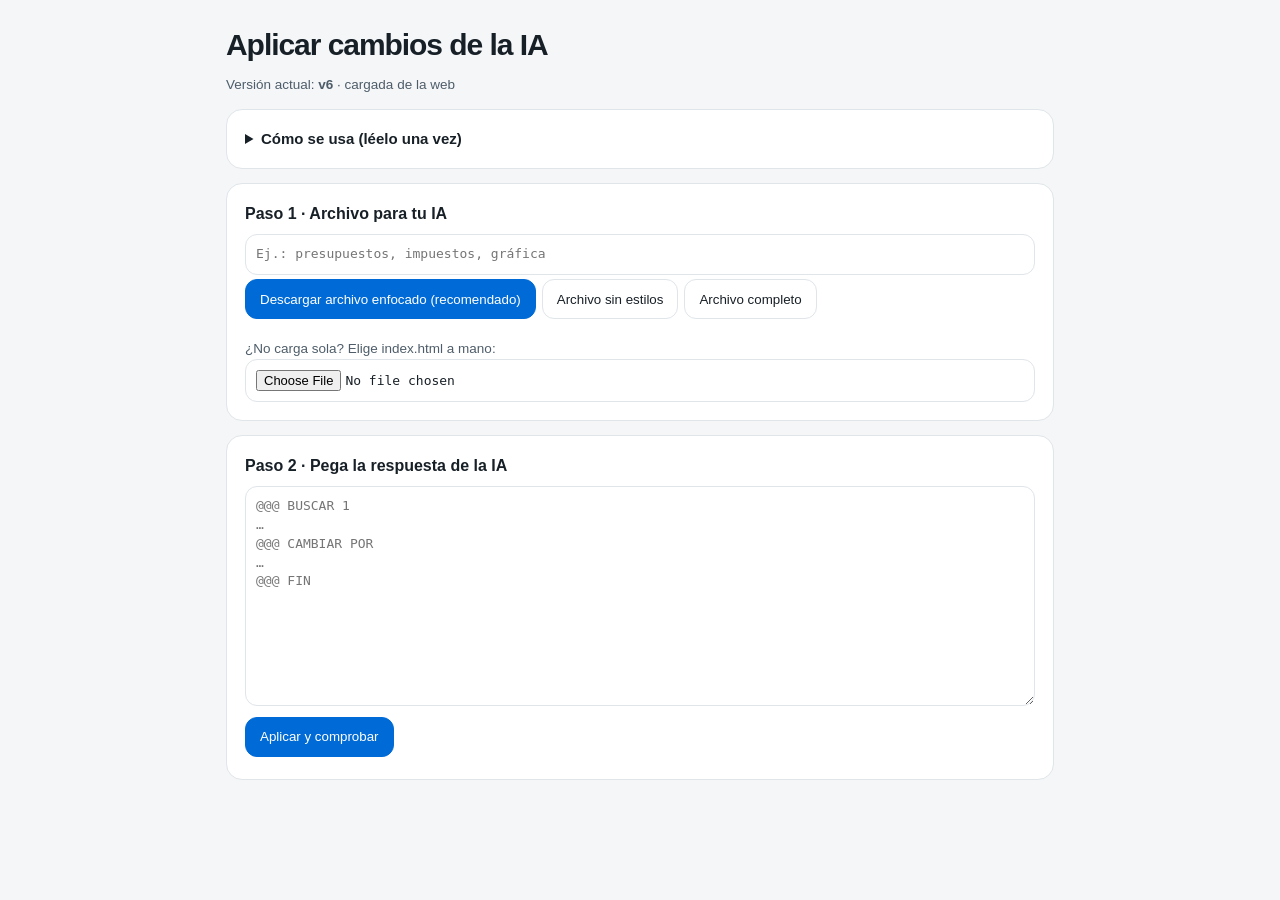
==== commit 9d61e418: "v6(2)" ====
--- a/actualizar.html
+++ b/actualizar.html
@@ -1,6 +1,6 @@
 <!DOCTYPE html>
 <html lang="es"><head><meta charset="utf-8"><meta name="viewport" content="width=device-width,initial-scale=1"><meta name="robots" content="noindex">
-<title>Finanzas v5 · aplicar cambios de la IA</title>
+<title>Finanzas v6 · aplicar cambios de la IA</title>
 <style>
 :root{--bg:#f4f6f8;--panel:#fff;--line:#dfe5e9;--ink:#182027;--ink2:#4e5d69;--up:#16863d;--down:#d70015;--warn:#b65d00;--brand:#006bd6}
 @media (prefers-color-scheme:dark){:root{--bg:#0a0d10;--panel:#141a20;--line:#222c35;--ink:#f4f7f9;--ink2:#acb7c1;--up:#30d158;--down:#ff453a;--warn:#ff9f0a;--brand:#52a8ff}}
@@ -35,7 +35,7 @@
 "use strict";
 const $=id=>document.getElementById(id);
 // Si alguno de estos textos desaparece, el cambio se rechaza (protegen tus datos guardados).
-const PROTECTED=["STORE='caudal_v1'","function migrate(","function save(","function render(","function syncNow(","function mergeStates(","function stampChanges(","function taxCompute(","function openDrawer(","function gestureStart(","function investmentSummary(","function parseOFX(","function tvSymbol(","LOCAL_ONLY","'caudal:'","Solo se usan APIs oficiales y gratuitas","type=\"password\" id=\"set-token\" value=\"\""];
+const PROTECTED=["STORE='caudal_v1'","function migrate(","function save(","function render(","function syncNow(","function mergeStates(","function stampChanges(","function taxCompute(","function openDrawer(","function gestureStart(","function investmentSummary(","function runAI(","function autoBackup(","function installApp(","function parseOFX(","function tvSymbol(","LOCAL_ONLY","'caudal:'","Solo se usan APIs oficiales y gratuitas","type=\"password\" id=\"set-token\" value=\"\""];
 let pub='',current='',result='',errText='',reviewText='',prev=[],parts=1;
 const ver=t=>+((t.match(/APP_VERSION='v(\d+)'/)||[])[1]||0),rev=t=>+((t.match(/APP_REVISION=(\d+)/)||[])[1]||0);
 function setCurrent(t,src){pub=t;current=t;parts=1;$('cur').innerHTML='Versión actual: <b>v'+ver(t)+'</b> · '+src;}
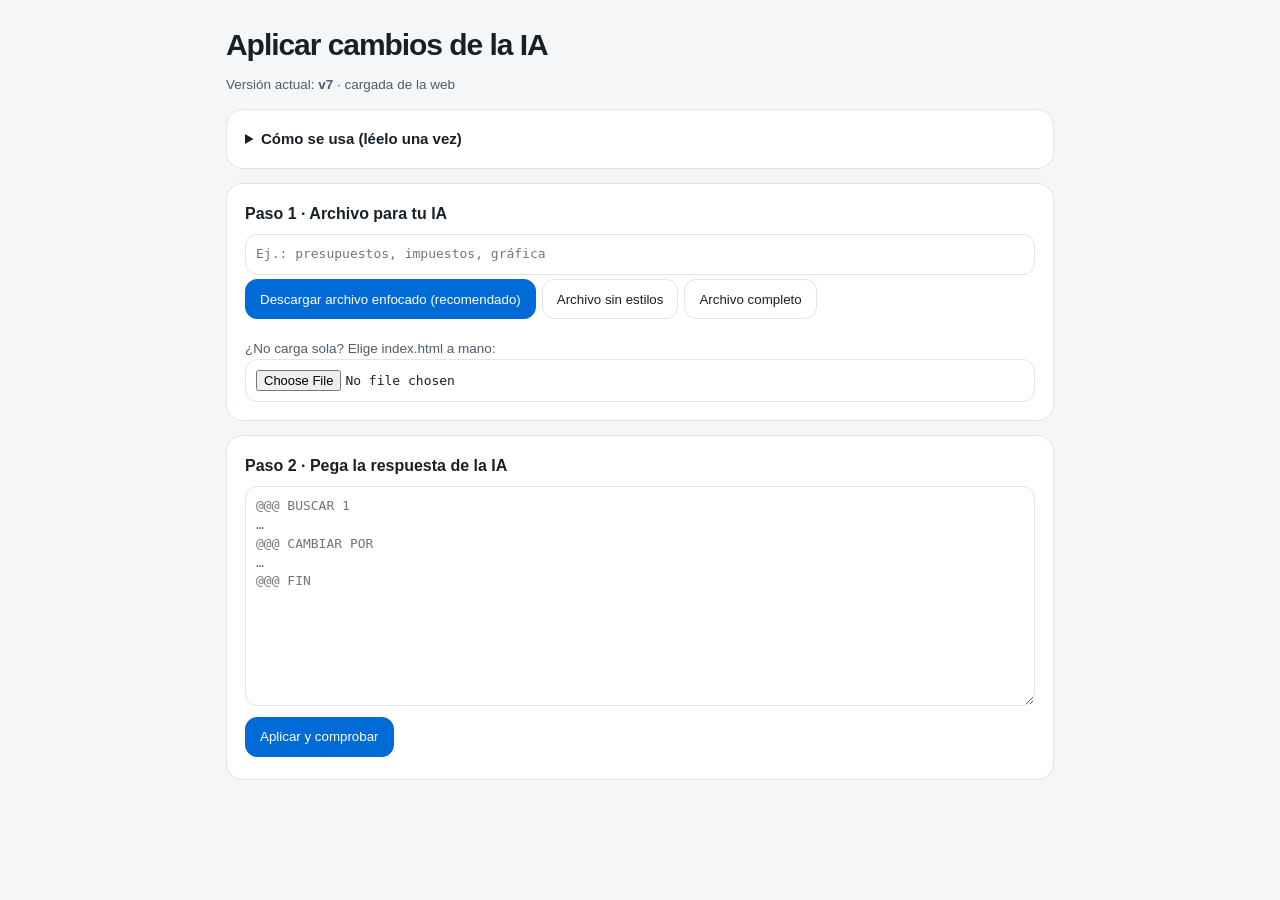
==== commit 1c22181c: "v7" ====
--- a/actualizar.html
+++ b/actualizar.html
@@ -1,6 +1,6 @@
 <!DOCTYPE html>
 <html lang="es"><head><meta charset="utf-8"><meta name="viewport" content="width=device-width,initial-scale=1"><meta name="robots" content="noindex">
-<title>Finanzas v6 · aplicar cambios de la IA</title>
+<title>Finanzas v7 · aplicar cambios de la IA</title>
 <style>
 :root{--bg:#f4f6f8;--panel:#fff;--line:#dfe5e9;--ink:#182027;--ink2:#4e5d69;--up:#16863d;--down:#d70015;--warn:#b65d00;--brand:#006bd6}
 @media (prefers-color-scheme:dark){:root{--bg:#0a0d10;--panel:#141a20;--line:#222c35;--ink:#f4f7f9;--ink2:#acb7c1;--up:#30d158;--down:#ff453a;--warn:#ff9f0a;--brand:#52a8ff}}
@@ -35,7 +35,7 @@
 "use strict";
 const $=id=>document.getElementById(id);
 // Si alguno de estos textos desaparece, el cambio se rechaza (protegen tus datos guardados).
-const PROTECTED=["STORE='caudal_v1'","function migrate(","function save(","function render(","function syncNow(","function mergeStates(","function stampChanges(","function taxCompute(","function openDrawer(","function gestureStart(","function investmentSummary(","function runAI(","function autoBackup(","function installApp(","function parseOFX(","function tvSymbol(","LOCAL_ONLY","'caudal:'","Solo se usan APIs oficiales y gratuitas","type=\"password\" id=\"set-token\" value=\"\""];
+const PROTECTED=["function reliableHistory(","function changeWindow(","function portfolioScore(","STORE='caudal_v1'","function migrate(","function save(","function render(","function syncNow(","function mergeStates(","function stampChanges(","function taxCompute(","function openDrawer(","function gestureStart(","function investmentSummary(","function runAI(","function autoBackup(","function installApp(","function parseOFX(","function tvSymbol(","LOCAL_ONLY","'caudal:'","Solo se usan APIs oficiales y gratuitas","type=\"password\" id=\"set-token\" value=\"\""];
 let pub='',current='',result='',errText='',reviewText='',prev=[],parts=1;
 const ver=t=>+((t.match(/APP_VERSION='v(\d+)'/)||[])[1]||0),rev=t=>+((t.match(/APP_REVISION=(\d+)/)||[])[1]||0);
 function setCurrent(t,src){pub=t;current=t;parts=1;$('cur').innerHTML='Versión actual: <b>v'+ver(t)+'</b> · '+src;}
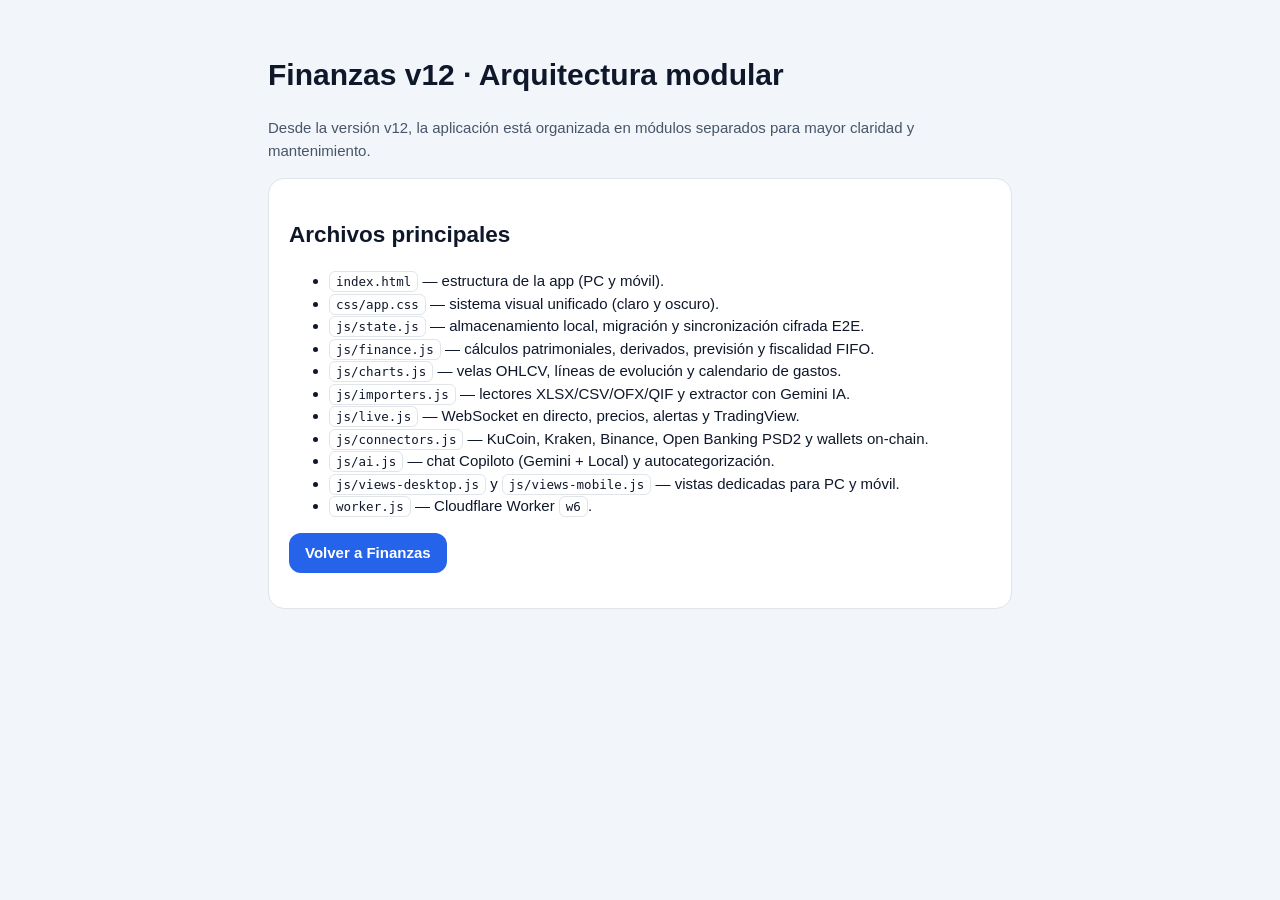
==== commit 75c6daa9: "actualizacion grande 1 ag" ====
--- a/actualizar.html
+++ b/actualizar.html
@@ -1,110 +1,33 @@
 <!DOCTYPE html>
 <html lang="es"><head><meta charset="utf-8"><meta name="viewport" content="width=device-width,initial-scale=1"><meta name="robots" content="noindex">
-<title>Finanzas v7 · aplicar cambios de la IA</title>
+<title>Finanzas v12 · arquitectura modular</title>
 <style>
-:root{--bg:#f4f6f8;--panel:#fff;--line:#dfe5e9;--ink:#182027;--ink2:#4e5d69;--up:#16863d;--down:#d70015;--warn:#b65d00;--brand:#006bd6}
-@media (prefers-color-scheme:dark){:root{--bg:#0a0d10;--panel:#141a20;--line:#222c35;--ink:#f4f7f9;--ink2:#acb7c1;--up:#30d158;--down:#ff453a;--warn:#ff9f0a;--brand:#52a8ff}}
+:root{--bg:#f2f5f9;--panel:#fff;--line:#dfe5e9;--ink:#0f172a;--ink2:#475569;--brand:#2563eb}
+@media (prefers-color-scheme:dark){:root{--bg:#080b10;--panel:#131a24;--line:rgba(255,255,255,.1);--ink:#f1f5f9;--ink2:#9aa7b8;--brand:#3b82f6}}
 *{box-sizing:border-box}body{margin:0;background:var(--bg);color:var(--ink);font:15px/1.5 -apple-system,Segoe UI,Roboto,Arial,sans-serif}
-main{max-width:860px;margin:0 auto;padding:28px 16px 70px}h1{font:730 30px/1.1 -apple-system,Segoe UI,Roboto,Arial,sans-serif;letter-spacing:-.035em;margin:0 0 5px}h2{font-size:16px;margin:0 0 8px}
-.card{background:var(--panel);border:1px solid var(--line);border-radius:16px;padding:18px;margin:14px 0}
-.muted{color:var(--ink2);font-size:13.5px}button,.btn{display:inline-flex;align-items:center;min-height:40px;padding:8px 14px;border-radius:12px;border:1px solid var(--line);background:var(--panel);color:var(--ink);font:600 14px inherit;cursor:pointer;margin:4px 6px 4px 0}
-button.primary{background:var(--brand);border-color:var(--brand);color:#fff}button:disabled{opacity:.5}
-textarea,input{width:100%;border:1px solid var(--line);border-radius:12px;background:var(--panel);color:var(--ink);padding:10px;font:13px/1.45 ui-monospace,Menlo,Consolas,monospace}textarea{min-height:220px}
-ul.checks{list-style:none;padding:0;margin:8px 0}ul.checks li{padding:4px 0;border-bottom:1px solid var(--line)}.ok{color:var(--up)}.bad{color:var(--down)}.warn{color:var(--warn)}
-.big{font:600 20px Georgia,serif;margin:4px 0 10px}details summary{cursor:pointer;font-weight:600}pre{white-space:pre-wrap;font-size:12px;max-height:300px;overflow:auto}ol li{margin:4px 0}
+main{max-width:780px;margin:0 auto;padding:32px 18px}
+.card{background:var(--panel);border:1px solid var(--line);border-radius:16px;padding:20px;margin:16px 0}
+.muted{color:var(--ink2)}
+.btn{display:inline-flex;align-items:center;min-height:40px;padding:8px 16px;border-radius:12px;background:var(--brand);color:#fff;text-decoration:none;font-weight:600}
+code{font:12.5px ui-monospace,Menlo,Consolas,monospace;padding:2px 6px;border-radius:6px;border:1px solid var(--line)}
 </style></head><body><main>
-<h1>Aplicar cambios de la IA</h1><p class="muted" id="cur">Cargando la versión actual…</p>
-<details class="card"><summary>Cómo se usa (léelo una vez)</summary><ol>
-<li><b>Paso 1:</b> escribe 1-3 palabras de lo que quieres cambiar y descarga el archivo enfocado. Adjúntalo en un chat nuevo de tu Gem «Finanzas Dev» (o del proyecto de Claude) con tu petición.</li>
-<li><b>Paso 2:</b> pega la respuesta de la IA y pulsa «Aplicar y comprobar». Se aplica sobre una copia y se prueba la app entera en una caja aislada: tus datos reales no se tocan.</li>
-<li><b>Si sale rojo:</b> «Copiar mensaje para la IA» → pégalo en el mismo chat → pega aquí su respuesta nueva. Si la IA trae solo los bloques corregidos («@@@ SOLO CORREGIDOS»), se combinan con los anteriores.</li>
-<li><b>Si la IA lo dividió en partes:</b> cuando la parte 1 salga verde, pulsa «Aplicar la siguiente parte encima» y pega la parte 2.</li>
-<li><b>Si sale verde:</b> descarga el index.html nuevo, cópialo en tu carpeta del repositorio (Reemplazar) y en GitHub Desktop: Commit to main → Push origin. GitHub vuelve a probarlo todo y actualiza solo CONTEXTO_FINANZAS y MAPA.</li></ol><p class="muted"><b>Regla de conexiones:</b> la IA no puede añadir servicios de pago. Primero debe usar importación o APIs oficiales y gratuitas; si no existe una opción gratuita, se queda en importación.</p></details>
-<div class="card"><h2>Paso 1 · Archivo para tu IA</h2>
-<input type="text" id="kw" placeholder="Ej.: presupuestos, impuestos, gráfica">
-<button class="primary" id="dl-focus">Descargar archivo enfocado (recomendado)</button><button id="dl-light">Archivo sin estilos</button><button id="dl-full">Archivo completo</button>
-<p class="muted" id="focus-info"></p><label class="muted">¿No carga sola? Elige index.html a mano: <input type="file" id="pick" accept=".html,.txt"></label></div>
-<div class="card"><h2>Paso 2 · Pega la respuesta de la IA</h2><textarea id="patch" placeholder="@@@ BUSCAR 1&#10;…&#10;@@@ CAMBIAR POR&#10;…&#10;@@@ FIN"></textarea>
-<button class="primary" id="run">Aplicar y comprobar</button></div>
-<div class="card" id="res" hidden><div class="big" id="verdict"></div><ul class="checks" id="checks"></ul>
-<div id="okbox" hidden><button class="primary" id="dl-new">Descargar index.html nuevo</button><button id="copy-review">Copiar texto para revisar</button><button id="chain">Aplicar la siguiente parte encima</button><button id="dl-old">Guardar también la versión anterior</button></div>
-<div id="badbox" hidden><button class="primary" id="copy-err">Copiar mensaje para la IA</button></div>
-<details><summary class="muted">Detalle técnico</summary><pre id="log"></pre></details></div>
-</main>
-<script>
-"use strict";
-const $=id=>document.getElementById(id);
-// Si alguno de estos textos desaparece, el cambio se rechaza (protegen tus datos guardados).
-const PROTECTED=["function reliableHistory(","function changeWindow(","function portfolioScore(","STORE='caudal_v1'","function migrate(","function save(","function render(","function syncNow(","function mergeStates(","function stampChanges(","function taxCompute(","function openDrawer(","function gestureStart(","function investmentSummary(","function runAI(","function autoBackup(","function installApp(","function parseOFX(","function tvSymbol(","LOCAL_ONLY","'caudal:'","Solo se usan APIs oficiales y gratuitas","type=\"password\" id=\"set-token\" value=\"\""];
-let pub='',current='',result='',errText='',reviewText='',prev=[],parts=1;
-const ver=t=>+((t.match(/APP_VERSION='v(\d+)'/)||[])[1]||0),rev=t=>+((t.match(/APP_REVISION=(\d+)/)||[])[1]||0);
-function setCurrent(t,src){pub=t;current=t;parts=1;$('cur').innerHTML='Versión actual: <b>v'+ver(t)+'</b> · '+src;}
-fetch('index.html?'+Date.now(),{cache:'no-store'}).then(r=>r.ok?r.text():Promise.reject()).then(t=>setCurrent(t,'cargada de la web')).catch(()=>$('cur').textContent='No se pudo cargar sola: elige el index.html a mano.');
-$('pick').onchange=async e=>{const f=e.target.files[0];if(f)setCurrent(await f.text(),f.name);};
-function download(name,text,type='text/plain'){const a=document.createElement('a');a.href=URL.createObjectURL(new Blob([text],{type}));a.download=name;a.click();setTimeout(()=>URL.revokeObjectURL(a.href),800);}
-const appScript=t=>{const a=t.indexOf('<script id="app">');if(a<0)return null;const s=a+17;return t.slice(s,t.indexOf('</'+'script>',s));};
-function lightVersion(t){const a=t.indexOf('<style id="app-style">'),b=t.indexOf('</style><!--FIN-CSS-->');return a<0||b<0?t:t.slice(0,a)+'<style id="app-style">\n/* [CSS OMITIDO: para estilos nuevos usa BUSCAR «</style><!--FIN-CSS-->»] */\n'+t.slice(b);}
-const nrm=s=>String(s).normalize('NFD').replace(/[\u0300-\u036f]/g,'').toLowerCase();
-function chunks(js){const L=js.split('\n'),out=[];let cur=[];for(const l of L){if(/^(?:async\s+function|function|const|let|document\.|\$\(|\/\/ =====)/.test(l)&&cur.length){out.push(cur.join('\n'));cur=[];}cur.push(l);}if(cur.length)out.push(cur.join('\n'));return out;}
-function focused(t,words){
-  const a=t.indexOf('<script id="app">'),s=a+17,e=t.indexOf('</'+'script>',s),ch=chunks(t.slice(s,e)),kw=nrm(words).split(/[,;\s]+/).filter(w=>w.length>=3);
-  let kept=0,skip=0;const out=[];
-  ch.forEach((c,i)=>{const need=i===0||/APP_VERSION=|\/\/ ===== Arranque|^function render\(|^function migrate\(/m.test(c)||kw.some(k=>nrm(c).includes(k));if(need){if(skip)out.push('/* … '+skip+' trozos omitidos … */');skip=0;out.push(c);kept++;}else skip++;});
-  if(skip)out.push('/* … '+skip+' trozos omitidos … */');
-  return {text:lightVersion(t.slice(0,s))+'\n/* [ARCHIVO ENFOCADO para «'+words+'»: '+kept+' de '+ch.length+' trozos. Solo puedes BUSCAR texto que veas aquí. Si falta una función, dile a Diego su nombre.] */\n'+out.join('\n')+'\n'+t.slice(e),kept,total:ch.length};
-}
-$('dl-focus').onclick=()=>{if(!current)return alert('Primero carga index.html');const w=$('kw').value.trim();if(w.length<3)return alert('Escribe 1-3 palabras de lo que quieres cambiar.');const f=focused(current,w);$('focus-info').textContent='Archivo enfocado: '+Math.round(f.text.length/1024)+' KB ('+f.kept+' de '+f.total+' trozos).';download('Finanzas_enfocado_v'+ver(current)+'.txt',f.text);};
-$('dl-light').onclick=()=>current&&download('Finanzas_sin_estilos_v'+ver(current)+'.txt',lightVersion(current));
-$('dl-full').onclick=()=>current&&download('Finanzas_completo_v'+ver(current)+'.txt',current);
-function unfence(s){return s.replace(/^\s*```[a-zA-Z]*[ \t]*\n/,'').replace(/\n[ \t]*```\s*$/,'');}
-function parse(txt){txt=txt.replace(/\r\n/g,'\n');const re=/@@@ BUSCAR[ \t]*(\d*)[^\n]*\n([\s\S]*?)\n@@@ CAMBIAR POR[^\n]*\n([\s\S]*?)\n?@@@ FIN/g,out=[];let m,i=0;while((m=re.exec(txt))){i++;out.push({n:m[1]?+m[1]:i,find:unfence(m[2]),repl:unfence(m[3])});}out.partial=/^[ \t]*@@@ SOLO CORREGIDOS/mi.test(txt);return out;}
-function count(h,n){if(!n)return 0;let c=0,i=0;while((i=h.indexOf(n,i))>=0){c++;i+=n.length;}return c;}
-function flex(h,needle){const n=needle.trim();if(n.length<6)return [];const e=c=>c.replace(/[.*+?^${}()|[\]\\]/g,'\\$&');let re;try{re=new RegExp(n.split(/\s+/).map(p=>[...p].map(c=>/['‘’]/.test(c)?"['‘’]":/["“”]/.test(c)?'["“”]':e(c)).join('')).join('\\s+'),'g');}catch(x){return [];}const out=[];let m;while((m=re.exec(h))&&out.length<3)out.push([m.index,m.index+m[0].length]);return out;}
-// Ejecuta la app modificada en una caja aislada (sin acceso a tus datos) y la recorre entera.
-function sandbox(html){return new Promise(res=>{
-  const probe='<script>window.__e=[];addEventListener("error",e=>__e.push(String(e.message)));addEventListener("load",()=>setTimeout(()=>{try{state=migrate({accounts:[{id:"a",name:"Banco",kind:"bank"},{id:"b",name:"Exchange",kind:"exchange"}],tx:[{id:"t1",acc:"a",date:"2026-01-05",desc:"COMPRA MERCADONA, MADRID",amount:-20,bal:100,cat:"super"},{id:"t2",acc:"a",date:"2026-01-06",desc:"TRANSFERENCIA DE EMPRESA, CONCEPTO NOMINA",amount:1500,bal:1600,cat:"nomina"}],ledger:[{id:"l1",acc:"b",t:"2025-01-01 10:00:00",asset:"BTC",change:0.1,kind:"trade",ref:"r"},{id:"l2",acc:"b",t:"2025-01-01 10:00:00",asset:"EUR",change:-5000,kind:"trade",ref:"r"},{id:"l3",acc:"b",t:"2025-06-01 10:00:00",asset:"BTC",change:-0.05,kind:"trade",ref:"s"},{id:"l4",acc:"b",t:"2025-06-01 10:00:00",asset:"EUR",change:3000,kind:"trade",ref:"s"}],derivs:[{id:"d",instr:"BTC perp",type:"perpetuo",side:"long",size:0.01,entry:60000,mark:65000,quote:"USD"}],budgets:{super:100},goals:[{id:"g",name:"Viaje",target:1000,saved:200}],prices:{BTC:{eur:60000,usd:65000,chg:1}}});for(const v of ["resumen","movimientos","inversiones","objetivos","impuestos","cuentas","ajustes","mas"])go(v);quickAdd();$("modal").close();}catch(x){__e.push("Al navegar: "+x.message)}parent.postMessage({caudalTest:1,ready:document.body.dataset.ready,errors:__e},"*")},900));<\/script>';
-  const f=document.createElement('iframe');f.sandbox='allow-scripts';f.style.display='none';
-  const done=d=>{removeEventListener('message',on);f.remove();res(d);};const on=e=>{if(e.data&&e.data.caudalTest)done(e.data);};
-  addEventListener('message',on);setTimeout(()=>done({ready:'',errors:['La app no arrancó en 8 s']}),8000);
-  f.srcdoc=html.replace('<head>','<head>'+probe);document.body.append(f);});}
-$('run').onclick=async()=>{
-  const checks=[],log=[];let fail=false;const add=(ok,t)=>{checks.push([ok,t]);if(ok===false)fail=true;};
-  const btn=$('run');btn.disabled=true;btn.textContent='Comprobando…';let extra='';
-  try{
-    if(!current)throw Error('Primero carga index.html.');
-    let blocks=parse($('patch').value);if(!blocks.length)throw Error('No encuentro bloques «@@@ BUSCAR … @@@ CAMBIAR POR … @@@ FIN». Pega la respuesta entera.');
-    if(blocks.partial){if(!prev.length)throw Error('«@@@ SOLO CORREGIDOS» sin bloques anteriores: pide a la IA la respuesta completa.');const m=new Map(prev.map(b=>[b.n,b]));blocks.forEach(b=>m.set(b.n,b));blocks=[...m.values()].sort((a,b)=>a.n-b.n);add(null,'Corrección parcial combinada con los bloques anteriores');}
-    prev=blocks;let t=current;
-    for(const b of blocks){const c=count(t,b.find);
-      if(c===1){t=t.replace(b.find,()=>b.repl);continue;}
-      if(c===0){const fm=flex(t,b.find);if(fm.length===1){t=t.slice(0,fm[0][0])+b.repl.trim()+t.slice(fm[0][1]);add(null,'Bloque '+b.n+': localizado ajustando espacios o comillas');continue;}
-        const miss=b.find.split('\n').map(x=>x.trim()).find(x=>x.length>10&&!t.includes(x));add(false,'Bloque '+b.n+': el texto a BUSCAR no existe en el archivo'+(miss?'. Primera línea que no encuentro: «'+miss.slice(0,150)+'»':'')+'. Cópialo literalmente.');}
-      else add(false,'Bloque '+b.n+': el texto a BUSCAR aparece '+c+' veces. Debe ser único: añade más contexto.');}
-    if(fail)throw Error('stop');
-    add(true,blocks.length+' cambios aplicados donde tocaba');
-    const v0=ver(pub),v1=ver(t);add(v1===v0+1,'Versión v'+v0+' → v'+v1+(v1===v0+1?'':' (debe subir exactamente 1)'));
-    add(new RegExp('\\n\\s+v'+v1+' · ').test(t),'Línea v'+v1+' en el Registro de cambios');
-    const miss=PROTECTED.filter(p=>!t.includes(p));add(!miss.length,miss.length?'Falta algo que protege tus datos: '+miss.join(', '):'Claves de tus datos intactas');
-    add(!/id=\"set-token\"[^>]*value=\"\'+esc\(s\.token\)/.test(t),'El TOKEN no se vuelca en Ajustes');
-    const r0=rev(pub),r1=rev(t);if(r1<r0)add(false,'APP_REVISION ha bajado');
-    const js=appScript(t),names=[...js.matchAll(/\bfunction\s+([A-Za-z_$][\w$]*)\s*\(/g)].map(m=>m[1]);
-    const dup=[...new Set(names.filter((n,i)=>names.indexOf(n)!==i))];add(!dup.length,dup.length?'Funciones repetidas: '+dup.join(', '):'Ninguna función repetida');
-    const reas=[...new Set(names)].filter(n=>new RegExp('(?<![\\w$.])(?:window\\.)?'+n.replace(/\$/g,'\\$')+'\\s*=\\s*(?:async\\s+)?(?:function\\b|\\([^)]*\\)\\s*=>)').test(js));add(!reas.length,reas.length?'Funciones reasignadas (parches): '+reas.join(', ')+'. Cámbialas en su sitio.':'Ninguna función reasignada');
-    const scripts=(t.match(/<script(?![^>]*id="app")[^>]*>[\s\S]*?<\/script>/g)||[]).filter(x=>x.length>400).length;add(!scripts,scripts?'Hay un <script> nuevo fuera del principal':'Un solo script de la app');
-    try{new Function(js);add(true,'Código sin errores de escritura');}catch(e){add(false,'Error de escritura: '+e.message);extra='Revisa paréntesis, llaves, comillas y backticks del bloque que añadiste.';}
-    if(fail)throw Error('stop');
-    const r=await sandbox(t);log.push(JSON.stringify(r,null,1));
-    add(r.ready==='true','La app arranca');add(!r.errors.length,r.errors.length?'Errores al usarla: '+r.errors.slice(0,3).join(' | '):'Todas las pantallas se pintan sin errores');
-    result=t;reviewText='REVISAR v'+v1+'\nCambios aplicados:\n'+blocks.map(b=>'--- bloque '+b.n+' ---\nANTES:\n'+b.find+'\nDESPUÉS:\n'+b.repl).join('\n').slice(0,90000);
-  }catch(e){if(e.message!=='stop')add(false,e.message);}
-  $('res').hidden=false;$('checks').innerHTML=checks.map(([ok,t])=>'<li class="'+(ok===true?'ok':ok===false?'bad':'warn')+'">'+(ok===true?'✓':ok===false?'✗':'•')+' '+t.replace(/</g,'&lt;')+'</li>').join('');
-  $('verdict').innerHTML=fail?'<span class="bad">✗ No subir: hay que corregir</span>':'<span class="ok">✓ Todo correcto</span>';
-  $('okbox').hidden=fail;$('badbox').hidden=!fail;$('log').textContent=log.join('\n');
-  errText='CORREGIR. La herramienta ha rechazado tus cambios:\n'+checks.filter(c=>c[0]===false).map(c=>'- '+c[1]).join('\n')+(extra?'\n'+extra:'')+'\n\nEntrega SOLO los bloques que cambian, con su MISMO número, en un único bloque de código que empiece por «@@@ SOLO CORREGIDOS». Copia el texto de BUSCAR literalmente del archivo.';
-  btn.disabled=false;btn.textContent='Aplicar y comprobar';$('res').scrollIntoView({behavior:'smooth'});
-};
-const copy=t=>navigator.clipboard.writeText(t).then(()=>alert('Copiado. Pégalo en el mismo chat de la IA.')).catch(()=>{$('log').textContent=t;$('log').parentElement.open=true;});
-$('copy-err').onclick=()=>copy(errText);$('copy-review').onclick=()=>copy(reviewText);
-$('dl-new').onclick=()=>download('index.html',result,'text/html');$('dl-old').onclick=()=>download('index_anterior_v'+ver(pub)+'.html',pub,'text/html');
-$('chain').onclick=()=>{current=result;parts++;prev=[];$('patch').value='';$('res').hidden=true;$('cur').innerHTML='Versión publicada: <b>v'+ver(pub)+'</b> · vas por la <b>parte '+parts+'</b>. Pega la siguiente parte.';};
-</script></body></html>
+<h1>Finanzas v12 · Arquitectura modular</h1>
+<p class="muted">Desde la versión v12, la aplicación está organizada en módulos separados para mayor claridad y mantenimiento.</p>
+<div class="card">
+<h2>Archivos principales</h2>
+<ul>
+<li><code>index.html</code> — estructura de la app (PC y móvil).</li>
+<li><code>css/app.css</code> — sistema visual unificado (claro y oscuro).</li>
+<li><code>js/state.js</code> — almacenamiento local, migración y sincronización cifrada E2E.</li>
+<li><code>js/finance.js</code> — cálculos patrimoniales, derivados, previsión y fiscalidad FIFO.</li>
+<li><code>js/charts.js</code> — velas OHLCV, líneas de evolución y calendario de gastos.</li>
+<li><code>js/importers.js</code> — lectores XLSX/CSV/OFX/QIF y extractor con Gemini IA.</li>
+<li><code>js/live.js</code> — WebSocket en directo, precios, alertas y TradingView.</li>
+<li><code>js/connectors.js</code> — KuCoin, Kraken, Binance, Open Banking PSD2 y wallets on-chain.</li>
+<li><code>js/ai.js</code> — chat Copiloto (Gemini + Local) y autocategorización.</li>
+<li><code>js/views-desktop.js</code> y <code>js/views-mobile.js</code> — vistas dedicadas para PC y móvil.</li>
+<li><code>worker.js</code> — Cloudflare Worker <code>w6</code>.</li>
+</ul>
+<p><a class="btn" href="./">Volver a Finanzas</a></p>
+</div>
+</main></body></html>
